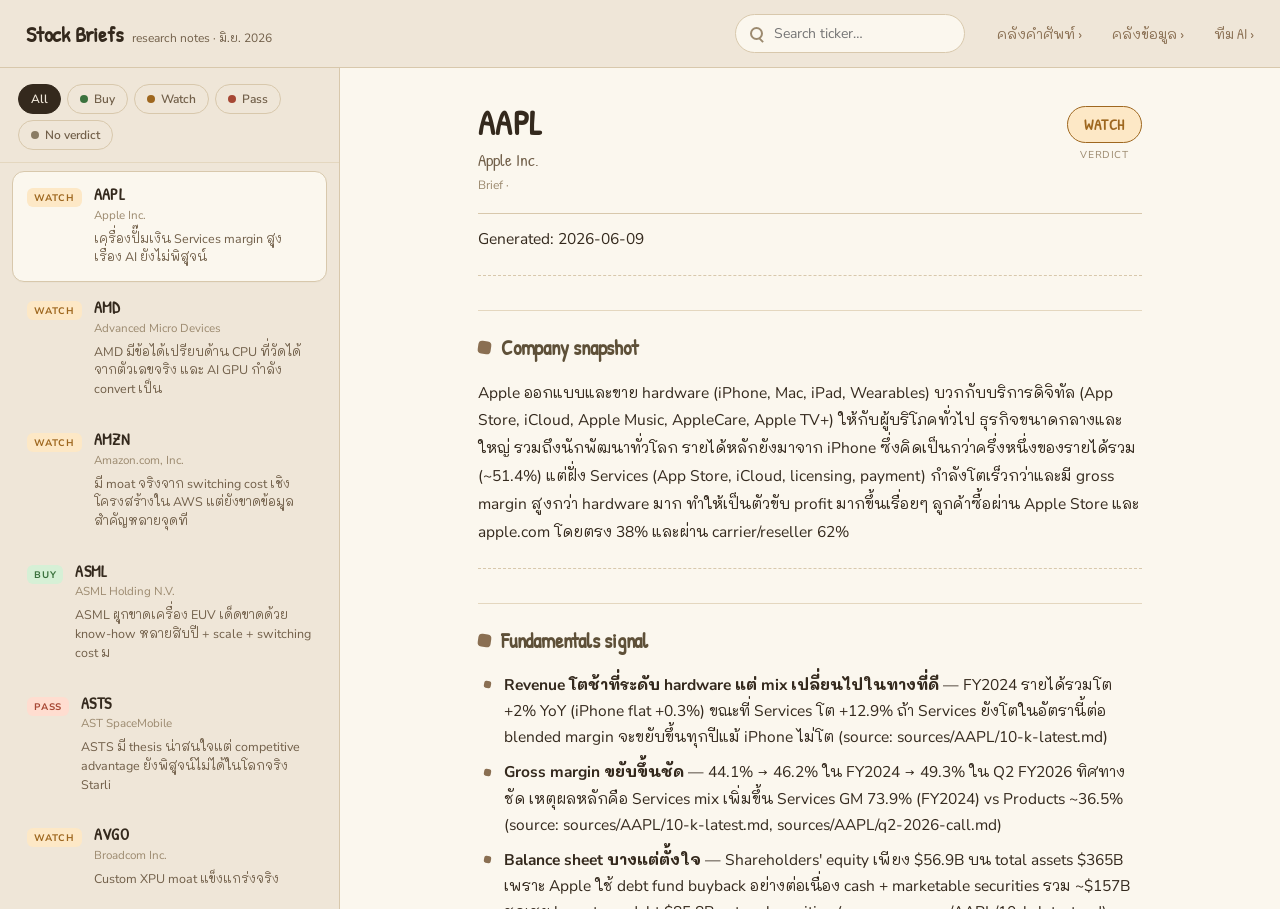
==== index.html @ 2868c145 "sync site (2026-06-28)" ====
<!DOCTYPE html>
<html lang="en">
<head>
<meta charset="UTF-8">
<meta name="viewport" content="width=device-width, initial-scale=1.0">
<title>Stock Briefs</title>
<link rel="preconnect" href="https://fonts.googleapis.com">
<link rel="preconnect" href="https://fonts.gstatic.com" crossorigin>
<link href="https://fonts.googleapis.com/css2?family=Patrick+Hand&family=Nunito+Sans:opsz,wght@6..12,400;6..12,600;6..12,700&family=Mali:wght@400;500;600;700&display=swap" rel="stylesheet">
<link rel="stylesheet" href="theme.css">
<style>
  :root{
    --buy:    oklch(0.50 0.10 145);
    --buy-bg: oklch(0.93 0.045 145);
    --watch:  oklch(0.56 0.11 68);
    --watch-bg:oklch(0.94 0.05 80);
    --pass:   oklch(0.52 0.13 33);
    --pass-bg:oklch(0.93 0.05 38);
    --none:   #8a7c64;
    --none-bg:#e9dfcc;
    --display:'Patrick Hand', 'Mali', cursive;
    --body:'Nunito Sans', 'Mali', system-ui, sans-serif;
    --mono:'Patrick Hand', 'Mali', cursive;
  }
  *,*::before,*::after{ box-sizing:border-box; }
  html,body{ margin:0; height:100%; }
  body{
    font-family:var(--body); background:var(--paper); color:var(--ink);
    -webkit-font-smoothing:antialiased; text-rendering:optimizeLegibility;
  }

  /* ---------------- top bar ---------------- */
  .topbar{
    position:sticky; top:0; z-index:30;
    display:flex; align-items:center; gap:18px;
    padding:14px 26px;
    background:color-mix(in srgb, var(--paper) 92%, transparent);
    backdrop-filter:blur(10px);
    border-bottom:1px solid var(--line);
  }
  .brand{ display:flex; align-items:baseline; gap:10px; flex:none; }
  .brand .mark{ font-family:var(--display); font-weight:600; font-size:22px; letter-spacing:-.01em; }
  .brand .sub{ font-size:12px; color:var(--ink-soft); }
  .topbar .spacer{ flex:1; }
  .search{
    display:flex; align-items:center; gap:9px; flex:none;
    width:230px; max-width:38vw; padding:8px 14px;
    background:var(--card-2); border:1px solid var(--line); border-radius:999px;
  }
  .search:focus-within{ border-color:var(--accent); }
  .search input{ border:none; background:transparent; outline:none; width:100%; font-family:var(--body); font-size:14px; color:var(--ink); }
  .search .mag{ width:13px; height:13px; border:2px solid var(--ink-faint); border-radius:999px; position:relative; flex:none; }
  .search .mag::after{ content:''; position:absolute; width:6px; height:2px; background:var(--ink-faint); bottom:-3px; right:-3px; transform:rotate(45deg); }

  /* ---------------- shell ---------------- */
  .shell{ display:grid; grid-template-columns:340px 1fr; height:calc(100vh - 59px); }

  /* sidebar */
  .sidebar{ border-right:1px solid var(--line); overflow:auto; background:var(--paper); }
  .filters{ display:flex; gap:6px; flex-wrap:wrap; padding:16px 18px 12px; position:sticky; top:0;
    background:var(--paper); border-bottom:1px solid var(--line-soft); z-index:2; }
  .chip{
    font-family:var(--body); font-size:12px; font-weight:600; cursor:pointer;
    padding:6px 12px; border-radius:999px; border:1px solid var(--line);
    background:transparent; color:var(--ink-soft); display:inline-flex; align-items:center; gap:6px;
  }
  .chip:hover{ border-color:var(--accent); color:var(--ink); }
  .chip.active{ background:var(--ink); color:var(--paper); border-color:var(--ink); }
  .chip .c-dot{ width:8px; height:8px; border-radius:999px; }

  .list{ padding:8px 12px 40px; }
  .item{
    display:grid; grid-template-columns:auto 1fr; gap:12px; align-items:start;
    padding:14px 14px; border-radius:12px; cursor:pointer; transition:background .12s;
    border:1px solid transparent;
  }
  .item + .item{ margin-top:2px; }
  .item:hover{ background:var(--card); }
  .item.active{ background:var(--card-2); border-color:var(--line); box-shadow:0 1px 0 rgba(0,0,0,.02); }
  .item-tk{ font-family:var(--mono); font-weight:600; font-size:16px; letter-spacing:.02em; line-height:1.1; }
  .item-co{ font-size:11.5px; color:var(--ink-faint); margin-top:3px; white-space:nowrap; overflow:hidden; text-overflow:ellipsis; }
  .item-one{ font-size:12.5px; color:var(--ink-soft); line-height:1.5; margin-top:7px; }
  .item-left{ display:flex; flex-direction:column; align-items:center; gap:7px; padding-top:2px; }
  .v-tag{
    font-family:var(--body); font-weight:700; font-size:9.5px; letter-spacing:.08em; text-transform:uppercase;
    padding:3px 7px; border-radius:6px; white-space:nowrap;
  }
  .v-buy{ color:var(--buy); background:var(--buy-bg); }
  .v-watch{ color:var(--watch); background:var(--watch-bg); }
  .v-pass{ color:var(--pass); background:var(--pass-bg); }
  .v-none{ color:var(--none); background:var(--none-bg); }
  .dot-buy{ background:var(--buy); } .dot-watch{ background:var(--watch); }
  .dot-pass{ background:var(--pass); } .dot-none{ background:var(--none); }

  /* reader */
  .reader{ overflow:auto; background:var(--card-2); }
  .reader-inner{ max-width:760px; margin:0 auto; padding:38px 48px 100px; }
  .r-back{ display:none; }
  .r-head{ display:flex; align-items:flex-start; gap:16px; padding-bottom:20px; border-bottom:1px solid var(--line); margin-bottom:10px; }
  .r-head > .r-meta{ flex:1; min-width:0; }
  .r-tk{ font-family:var(--mono); font-weight:600; font-size:34px; letter-spacing:.01em; line-height:1; }
  .r-co{ font-family:var(--display); font-size:17px; color:var(--ink-soft); margin-top:8px; }
  .r-date{ font-size:12px; color:var(--ink-faint); margin-top:6px; }
  .r-verdict{
    margin-left:auto; flex:none; text-align:center; display:flex; flex-direction:column; align-items:center; gap:5px;
  }
  .r-verdict .vbig{
    font-family:var(--display); font-weight:600; font-size:15px; letter-spacing:.04em; text-transform:uppercase;
    padding:7px 16px; border-radius:999px; border:1.5px solid currentColor;
  }
  .r-verdict .vlbl{ font-size:10px; color:var(--ink-faint); letter-spacing:.06em; text-transform:uppercase; }

  /* read-mode toggle (only shown when a brief has an "อ่านง่าย" block) */
  .r-toggle{ display:inline-flex; gap:4px; margin:14px 0 6px; padding:4px;
    background:var(--card); border:1px solid var(--line); border-radius:999px; }
  .r-toggle button{
    font-family:var(--display); font-size:14px; font-weight:600; cursor:pointer;
    padding:5px 18px; border-radius:999px; border:none; background:transparent; color:var(--ink-soft);
    transition:background .12s, color .12s;
  }
  .r-toggle button:hover{ color:var(--ink); }
  .r-toggle button.active{ background:var(--accent); color:var(--paper); }

  /* rendered markdown */
  .md-body{ font-size:15.5px; line-height:1.8; color:var(--ink); }
  .md-body p{ margin:.7em 0; }
  .md-body strong{ font-weight:700; color:var(--ink); }
  .md-body em{ color:var(--ink-soft); font-style:italic; }
  .md-h2{
    font-family:var(--display); font-weight:600; font-size:21px; letter-spacing:-.01em;
    margin:34px 0 12px; padding-top:18px; border-top:1px solid var(--line-soft);
    display:flex; align-items:center; gap:10px; color:var(--accent-deep);
  }
  .md-h2::before{ content:''; width:13px; height:13px; border-radius:4px; background:var(--accent); flex:none; transform:rotate(8deg); }
  .md-h2.h-bull{ color:var(--buy); } .md-h2.h-bull::before{ background:var(--buy); }
  .md-h2.h-bear{ color:var(--pass); } .md-h2.h-bear::before{ background:var(--pass); }
  .md-h2.h-kill{ color:var(--pass); } .md-h2.h-kill::before{ background:var(--pass); }
  .md-h2.h-verdict{ color:var(--accent-deep); } .md-h2.h-verdict::before{ background:var(--accent-deep); transform:none; border-radius:999px; }
  .md-h3{ font-family:var(--display); font-weight:600; font-size:17px; margin:22px 0 8px; color:var(--ink); }

  .bb-head{ font-family:var(--display); font-weight:700; font-size:16px; letter-spacing:.01em; margin:18px 0 6px; }
  .bb-head.h-bull{ color:var(--buy); } .bb-head.h-bear{ color:var(--pass); }

  .md-body ul,.md-body ol{ margin:.6em 0; padding-left:0; list-style:none; }
  .md-body ol{ counter-reset:n; }
  .md-body li{ position:relative; padding-left:26px; margin:.55em 0; line-height:1.7; }
  .md-body ul li::before{ content:''; position:absolute; left:6px; top:.62em; width:7px; height:7px;
    background:var(--accent); border-radius:2px; transform:rotate(10deg); }
  .md-body ol li{ counter-increment:n; }
  .md-body ol li::before{ content:counter(n); position:absolute; left:0; top:.05em;
    font-family:var(--mono); font-size:12px; font-weight:600; color:var(--accent);
    width:18px; height:18px; border:1.5px solid var(--line); border-radius:6px; text-align:center; line-height:16px; }

  .md-body blockquote{
    margin:1em 0; padding:12px 16px; background:var(--watch-bg);
    border-left:3px solid var(--watch); border-radius:0 8px 8px 0; color:var(--ink); font-size:14px;
  }
  .md-body hr{ border:none; border-top:1px dashed var(--line); margin:22px 0; }

  .verdict-stamp{
    display:inline-block; font-family:var(--display); font-weight:700; font-size:20px;
    letter-spacing:.06em; padding:8px 22px; border-radius:10px; margin:6px 0 4px; border:2px solid currentColor;
  }
  .verdict-stamp.v-buy{ color:var(--buy); background:var(--buy-bg); }
  .verdict-stamp.v-watch{ color:var(--watch); background:var(--watch-bg); }
  .verdict-stamp.v-pass{ color:var(--pass); background:var(--pass-bg); }

  .empty{ display:grid; place-items:center; height:100%; color:var(--ink-faint); font-family:var(--display); font-size:18px; }

  /* scrollbars */
  .sidebar::-webkit-scrollbar,.reader::-webkit-scrollbar{ width:10px; }
  .sidebar::-webkit-scrollbar-thumb,.reader::-webkit-scrollbar-thumb{ background:var(--line); border-radius:99px; border:3px solid var(--paper); }

  /* ---------------- responsive ---------------- */
  @media (max-width:820px){
    .shell{ grid-template-columns:1fr; height:calc(100vh - 57px); }
    .reader{ display:none; }
    .shell.detail .sidebar{ display:none; }
    .shell.detail .reader{ display:block; }
    .search{ width:160px; }
    .reader-inner{ padding:24px 20px 90px; }
    .r-back{ display:inline-flex; align-items:center; gap:6px; cursor:pointer; font-family:var(--display);
      font-size:15px; color:var(--accent); margin-bottom:16px; background:none; border:none; padding:0; }
    .r-tk{ font-size:28px; }
  }
</style>
</head>
<body>

<div class="topbar">
  <div class="brand">
    <span class="mark">Stock Briefs</span>
    <span class="sub">research notes · มิ.ย. 2026</span>
  </div>
  <div class="spacer"></div>
  <label class="search">
    <span class="mag"></span>
    <input type="text" id="search" placeholder="Search ticker…" autocomplete="off">
  </label>
  <a href="glossary.html" style="margin-left:14px;font-size:14px;color:var(--accent);text-decoration:none;white-space:nowrap;font-family:'Patrick Hand','Mali',cursive">คลังคำศัพท์ ›</a>
  <a href="notes.html" style="margin-left:12px;font-size:14px;color:var(--accent);text-decoration:none;white-space:nowrap;font-family:'Patrick Hand','Mali',cursive">คลังข้อมูล ›</a>
  <a href="team.html" style="margin-left:12px;font-size:14px;color:var(--accent);text-decoration:none;white-space:nowrap;font-family:'Patrick Hand','Mali',cursive">ทีม AI ›</a>
</div>

<div class="shell" id="shell">
  <aside class="sidebar">
    <div class="filters" id="filters">
      <button class="chip active" data-v="all">All</button>
      <button class="chip" data-v="buy"><span class="c-dot dot-buy"></span>Buy</button>
      <button class="chip" data-v="watch"><span class="c-dot dot-watch"></span>Watch</button>
      <button class="chip" data-v="pass"><span class="c-dot dot-pass"></span>Pass</button>
      <button class="chip" data-v="none"><span class="c-dot dot-none"></span>No verdict</button>
    </div>
    <div class="list" id="list"></div>
  </aside>

  <main class="reader" id="reader">
    <div class="reader-inner">
      <button class="r-back" id="back">‹ back to list</button>
      <div id="brief"></div>
    </div>
  </main>
</div>

<script src="briefs-manifest.js"></script>
<script src="md-render.js"></script>
<script>
  const VLABEL = { buy:'Buy', watch:'Watch', pass:'Pass', none:'No verdict' };
  let filter='all', search='', selected=null;
  const mdCache = {};  // cache fetched .md content in memory

  // read mode: 'easy' = อ่านง่าย summary only, 'full' = thesis เต็ม. default อ่านง่าย.
  let readMode = 'easy';
  try{ readMode = localStorage.getItem('sb_readmode') || 'easy'; }catch(e){}

  // Split a brief into its "อ่านง่าย" block and the full thesis (with that block removed).
  // The อ่านง่าย block is the first H2 in the doc whose title does NOT start with a digit
  // (numbered sections like "## 1. Company snapshot" are the thesis). Encoding-independent.
  function splitBrief(md){
    const lines = md.replace(/\r/g,'').split('\n');
    let start = -1;
    for(let i=0;i<lines.length;i++){
      const m = lines[i].match(/^##\s+(.*\S)\s*$/);
      if(m){ if(!/^\d/.test(m[1])) start = i; break; }  // inspect only the first H2
    }
    if(start === -1) return { hasEasy:false, easy:'', full:md };
    let end = lines.length;
    for(let i=start+1;i<lines.length;i++){ if(/^##\s+/.test(lines[i])){ end = i; break; } }
    const easy = lines.slice(start+1, end).join('\n').trim();
    const full = lines.slice(0, start).concat(lines.slice(end)).join('\n').trim();
    return { hasEasy:true, easy, full };
  }

  const listEl = document.getElementById('list');
  const briefEl = document.getElementById('brief');
  const shell   = document.getElementById('shell');

  function visible(){
    return MANIFEST.filter(b=>{
      if(filter!=='all' && b.verdict!==filter) return false;
      if(search && !(b.tk.toLowerCase().includes(search)||b.co.toLowerCase().includes(search))) return false;
      return true;
    });
  }

  function renderList(){
    listEl.innerHTML='';
    const items = visible();
    if(!items.length){ listEl.innerHTML='<p style="padding:18px;color:var(--ink-faint);font-size:13px">No matches.</p>'; return; }
    items.forEach(b=>{
      const el=document.createElement('div');
      el.className='item'+(b.tk===selected?' active':'');
      el.innerHTML=`
        <div class="item-left">
          <span class="v-tag v-${b.verdict}">${b.verdict==='none'?'—':VLABEL[b.verdict]}</span>
        </div>
        <div>
          <div class="item-tk">${b.tk}</div>
          <div class="item-co">${b.co}</div>
          <div class="item-one">${b.one}</div>
        </div>`;
      el.onclick=()=>select(b.tk);
      listEl.appendChild(el);
    });
  }

  function renderReader(b, mdText){
    const vbadge = b.verdict==='none'
      ? `<div class="r-verdict"><span class="vbig v-none" style="border-color:var(--none);color:var(--none)">— no verdict</span><span class="vlbl">ยังไม่สรุป</span></div>`
      : `<div class="r-verdict"><span class="vbig v-${b.verdict}">${VLABEL[b.verdict]}</span><span class="vlbl">verdict</span></div>`;
    const parts = splitBrief(mdText);
    const showEasy = parts.hasEasy && readMode === 'easy';
    const bodyMd = showEasy ? parts.easy : parts.full;
    const toggle = parts.hasEasy ? `
      <div class="r-toggle" id="rtoggle">
        <button data-m="easy" class="${readMode==='easy'?'active':''}">อ่านง่าย</button>
        <button data-m="full" class="${readMode==='full'?'active':''}">ฉบับเต็ม</button>
      </div>` : '';
    briefEl.innerHTML = `
      <div class="r-head">
        <div class="r-meta">
          <div class="r-tk">${b.tk}</div>
          <div class="r-co">${b.co}</div>
          <div class="r-date">Brief · ${b.date}</div>
        </div>
        ${vbadge}
      </div>
      ${toggle}
      <div class="md-body">${renderBrief(bodyMd)}</div>`;
    const tg = document.getElementById('rtoggle');
    if(tg) tg.addEventListener('click', e=>{
      const btn = e.target.closest('button'); if(!btn) return;
      readMode = btn.dataset.m;
      try{ localStorage.setItem('sb_readmode', readMode); }catch(e){}
      renderReader(b, mdText);
    });
    document.getElementById('reader').scrollTop=0;
  }

  async function select(tk){
    selected=tk;
    const b=MANIFEST.find(x=>x.tk===tk);
    if(!b) return;
    shell.classList.add('detail');
    renderList();
    try{ localStorage.setItem('sb_selected', tk); }catch(e){}

    // show loading placeholder while fetching
    if(!mdCache[tk]){
      briefEl.innerHTML=`<div style="padding:40px 0;color:var(--ink-faint);font-family:var(--display);font-size:17px">Loading ${tk}…</div>`;
      try{
        const res = await fetch('./briefs/'+tk+'.md');
        if(!res.ok) throw new Error(res.status);
        mdCache[tk] = await res.text();
      } catch(e){
        briefEl.innerHTML=`<div style="padding:40px 0;color:var(--pass);font-size:14px">ไม่พบไฟล์ briefs/${tk}.md</div>`;
        return;
      }
    }
    renderReader(b, mdCache[tk]);
  }

  // filters
  document.getElementById('filters').addEventListener('click',e=>{
    const c=e.target.closest('.chip'); if(!c) return;
    filter=c.dataset.v;
    document.querySelectorAll('.chip').forEach(x=>x.classList.toggle('active',x===c));
    renderList();
  });
  // search
  document.getElementById('search').addEventListener('input',e=>{
    search=e.target.value.toLowerCase().trim(); renderList();
  });
  // back (mobile)
  document.getElementById('back').onclick=()=>shell.classList.remove('detail');

  // init
  renderList();
  let initial=null;
  try{ initial=localStorage.getItem('sb_selected'); }catch(e){}
  if(!initial || !MANIFEST.find(b=>b.tk===initial)) initial=MANIFEST[0].tk;
  if(window.matchMedia('(min-width:821px)').matches){ select(initial); selected=initial; }
  else{ selected=initial; }
</script>
</body>
</html>
---- theme.css ----
/* Shared design tokens for all pages (briefs, glossary, notes, team).
   แก้สี/ฟอนต์ที่นี่ที่เดียว มีผลทุกหน้า. Page-specific tokens (verdict / freshness)
   ยังอยู่ใน <style> ของแต่ละหน้า. */
:root{
  --paper:#efe6d8; --paper-2:#e7dcca; --card:#f8f2e8; --card-2:#fbf7ee;
  --ink:#34291d; --ink-soft:#715f49; --ink-faint:#9c8a6f;
  --line:#d8c8ac; --line-soft:#e4d7bf; --accent:#8a6f52; --accent-deep:#5e5038;
  --display:'Patrick Hand','Mali',cursive;
  --body:'Nunito Sans','Mali',system-ui,sans-serif;
  --mono:'Patrick Hand','Mali',cursive;
}
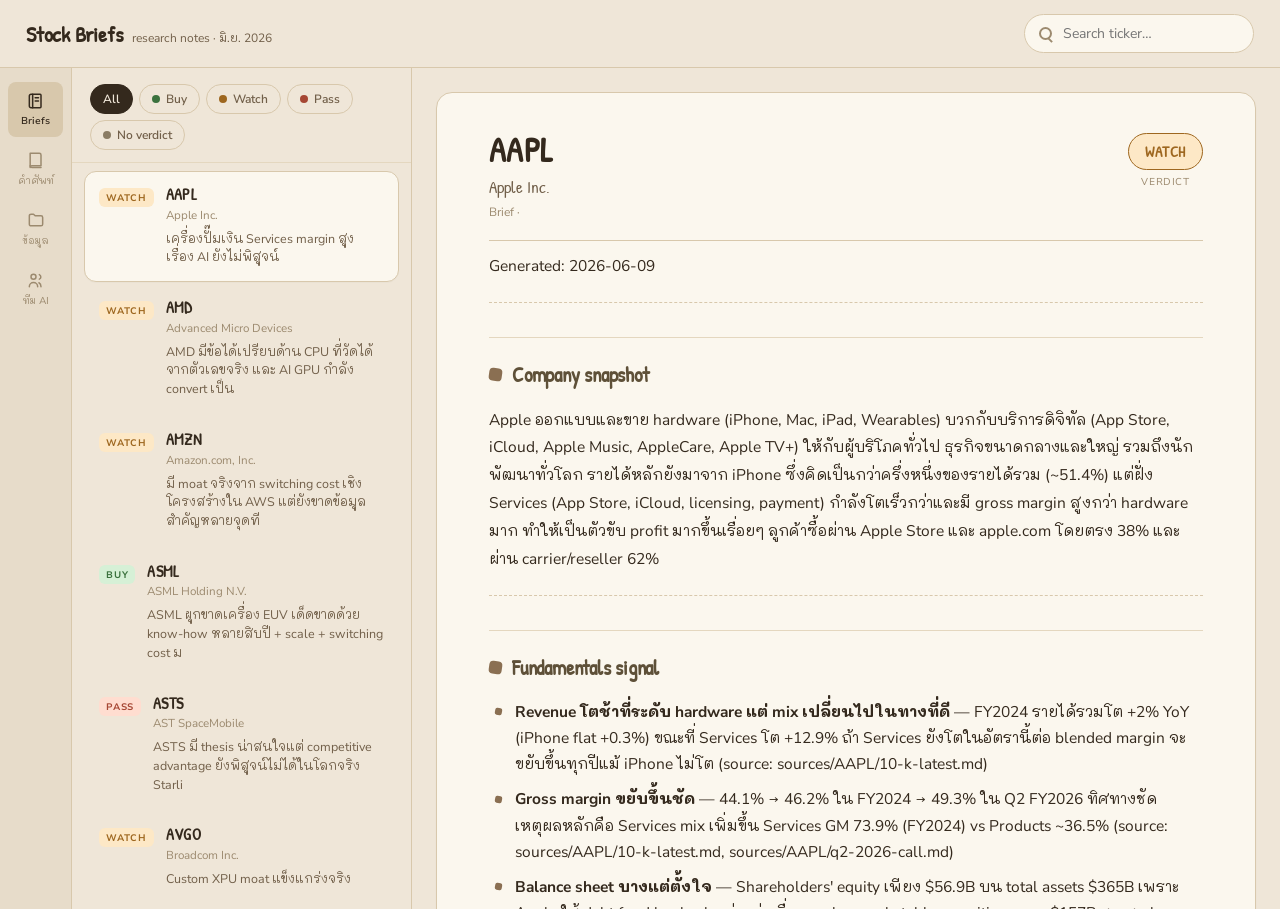
==== commit f2f79d1f: "sync site (2026-06-28)" ====
--- a/index.html
+++ b/index.html
@@ -53,7 +53,9 @@
   .search .mag::after{ content:''; position:absolute; width:6px; height:2px; background:var(--ink-faint); bottom:-3px; right:-3px; transform:rotate(45deg); }
 
   /* ---------------- shell ---------------- */
-  .shell{ display:grid; grid-template-columns:340px 1fr; height:calc(100vh - 59px); }
+  .shell{ display:grid; grid-template-columns:72px 340px 1fr; height:calc(100vh - 59px); }
+  /* บนเดสก์ท็อป rail เป็นคอลัมน์ในกริด (เต็มความสูง shell) ไม่ต้อง sticky/100vh */
+  @media (min-width:821px){ .shell > .rail{ position:static; height:auto; top:auto; } }
 
   /* sidebar */
   .sidebar{ border-right:1px solid var(--line); overflow:auto; background:var(--paper); }
@@ -93,8 +95,9 @@
   .dot-pass{ background:var(--pass); } .dot-none{ background:var(--none); }
 
   /* reader */
-  .reader{ overflow:auto; background:var(--card-2); }
-  .reader-inner{ max-width:760px; margin:0 auto; padding:38px 48px 100px; }
+  .reader{ overflow:auto; background:var(--paper); }
+  .reader-inner{ max-width:820px; margin:24px auto; padding:40px 52px 80px;
+    background:var(--card-2); border:1px solid var(--line); border-radius:16px; box-shadow:0 1px 2px rgba(0,0,0,.03); }
   .r-back{ display:none; }
   .r-head{ display:flex; align-items:flex-start; gap:16px; padding-bottom:20px; border-bottom:1px solid var(--line); margin-bottom:10px; }
   .r-head > .r-meta{ flex:1; min-width:0; }
@@ -178,7 +181,7 @@
     .shell.detail .sidebar{ display:none; }
     .shell.detail .reader{ display:block; }
     .search{ width:160px; }
-    .reader-inner{ padding:24px 20px 90px; }
+    .reader-inner{ padding:24px 20px 90px; margin:0; border:none; border-radius:0; }
     .r-back{ display:inline-flex; align-items:center; gap:6px; cursor:pointer; font-family:var(--display);
       font-size:15px; color:var(--accent); margin-bottom:16px; background:none; border:none; padding:0; }
     .r-tk{ font-size:28px; }
@@ -197,12 +200,15 @@
     <span class="mag"></span>
     <input type="text" id="search" placeholder="Search ticker…" autocomplete="off">
   </label>
-  <a href="glossary.html" style="margin-left:14px;font-size:14px;color:var(--accent);text-decoration:none;white-space:nowrap;font-family:'Patrick Hand','Mali',cursive">คลังคำศัพท์ ›</a>
-  <a href="notes.html" style="margin-left:12px;font-size:14px;color:var(--accent);text-decoration:none;white-space:nowrap;font-family:'Patrick Hand','Mali',cursive">คลังข้อมูล ›</a>
-  <a href="team.html" style="margin-left:12px;font-size:14px;color:var(--accent);text-decoration:none;white-space:nowrap;font-family:'Patrick Hand','Mali',cursive">ทีม AI ›</a>
 </div>
 
 <div class="shell" id="shell">
+  <nav class="rail">
+    <a href="index.html" class="active"><svg viewBox="0 0 24 24" fill="none" stroke="currentColor" stroke-width="1.8" stroke-linecap="round" stroke-linejoin="round"><path d="M6 4h11a1 1 0 0 1 1 1v14a1 1 0 0 1-1 1H6a2 2 0 0 1-2-2V6a2 2 0 0 1 2-2z"/><path d="M8 4v16"/><path d="M11 8h4M11 12h4"/></svg><span>Briefs</span></a>
+    <a href="glossary.html"><svg viewBox="0 0 24 24" fill="none" stroke="currentColor" stroke-width="1.8" stroke-linecap="round" stroke-linejoin="round"><path d="M5 4h11a2 2 0 0 1 2 2v13H7a2 2 0 0 0-2 2V4z"/><path d="M5 19a2 2 0 0 0 2 2h11"/></svg><span>คำศัพท์</span></a>
+    <a href="notes.html"><svg viewBox="0 0 24 24" fill="none" stroke="currentColor" stroke-width="1.8" stroke-linecap="round" stroke-linejoin="round"><path d="M4 7a2 2 0 0 1 2-2h3l2 2h7a2 2 0 0 1 2 2v8a2 2 0 0 1-2 2H6a2 2 0 0 1-2-2V7z"/></svg><span>ข้อมูล</span></a>
+    <a href="team.html"><svg viewBox="0 0 24 24" fill="none" stroke="currentColor" stroke-width="1.8" stroke-linecap="round" stroke-linejoin="round"><circle cx="9" cy="8" r="3"/><path d="M4 20c0-2.8 2.2-5 5-5s5 2.2 5 5"/><path d="M16 5.5a3 3 0 0 1 0 5.5"/><path d="M18 20c0-2.2-1-4-2.5-4.7"/></svg><span>ทีม AI</span></a>
+  </nav>
   <aside class="sidebar">
     <div class="filters" id="filters">
       <button class="chip active" data-v="all">All</button>
--- a/theme.css
+++ b/theme.css
@@ -9,3 +9,33 @@
   --body:'Nunito Sans','Mali',system-ui,sans-serif;
   --mono:'Patrick Hand','Mali',cursive;
 }
+
+/* ---- แถบเมนูซ้ายถาวร (rail) — ใช้ทุกหน้า ----
+   วางใต้ topbar: <div class="appbody"><nav class="rail">…</nav> เนื้อหา </div> */
+.appbody{ display:flex; align-items:flex-start; }
+.appbody > :not(.rail){ flex:1; min-width:0; }
+.rail{
+  position:sticky; top:57px; height:calc(100vh - 57px); width:72px; flex:none;
+  background:var(--paper-2); border-right:1px solid var(--line);
+  display:flex; flex-direction:column; gap:4px; padding:14px 0; z-index:20;
+}
+.rail a{
+  display:flex; flex-direction:column; align-items:center; gap:3px;
+  padding:9px 0; margin:0 8px; border-radius:8px;
+  color:var(--ink-faint); text-decoration:none; font-family:var(--body); font-size:10px;
+  transition:background .12s,color .12s;
+}
+.rail a svg{ width:20px; height:20px; }
+.rail a:hover{ color:var(--ink); background:var(--card); }
+.rail a.active{ color:var(--ink); background:var(--line); font-weight:600; }
+
+@media (max-width:820px){
+  .rail{
+    position:fixed; inset:auto 0 0 0; width:auto; height:56px; top:auto;
+    flex-direction:row; justify-content:space-around;
+    border-right:none; border-top:1px solid var(--line); padding:0;
+    background:color-mix(in srgb, var(--paper-2) 96%, transparent); backdrop-filter:blur(8px);
+  }
+  .rail a{ flex:1; margin:0; border-radius:0; padding:6px 0; }
+  body{ padding-bottom:56px; }
+}
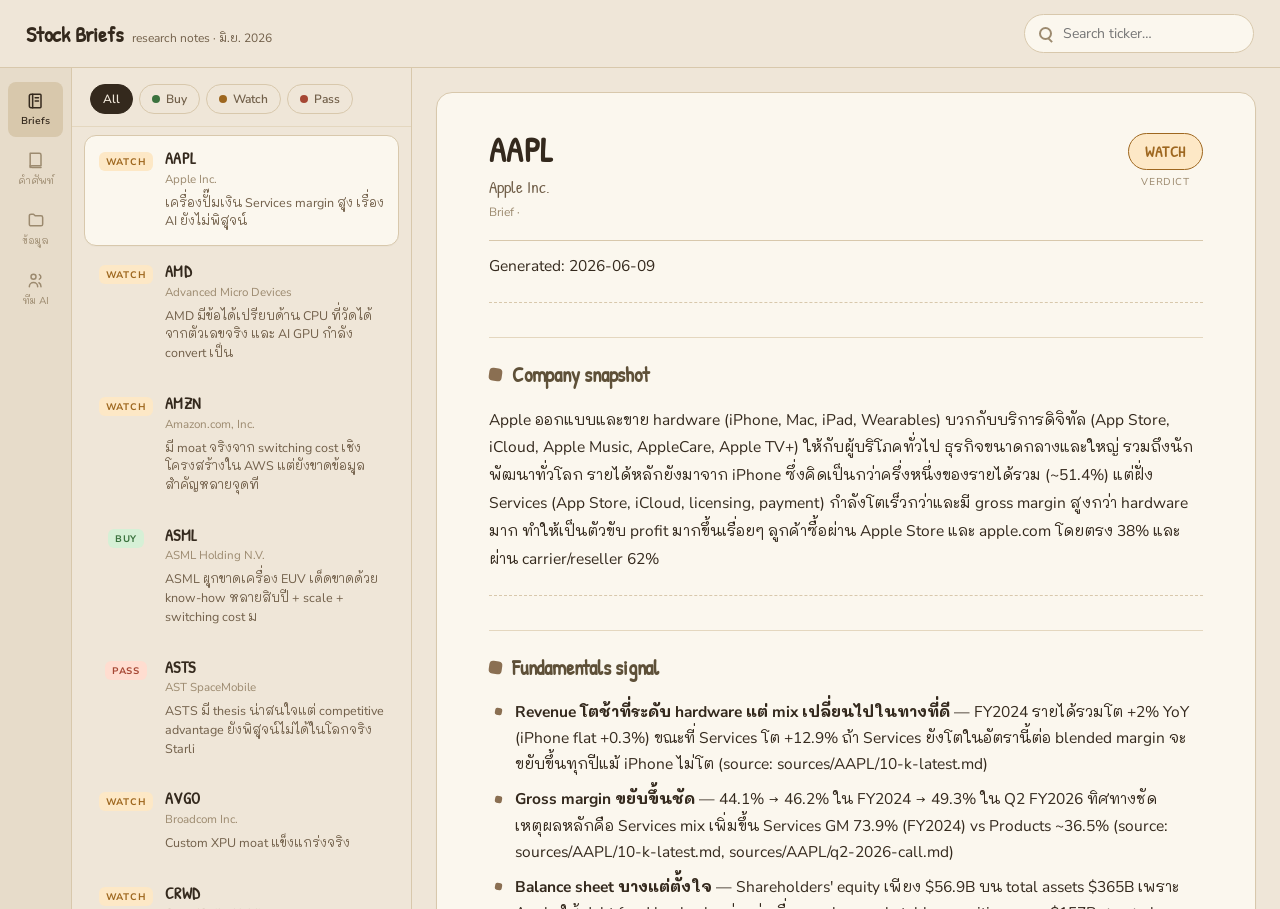
==== commit 2dcf0059: "sync site (2026-06-29)" ====
--- a/index.html
+++ b/index.html
@@ -72,7 +72,7 @@
 
   .list{ padding:8px 12px 40px; }
   .item{
-    display:grid; grid-template-columns:auto 1fr; gap:12px; align-items:start;
+    display:grid; grid-template-columns:54px 1fr; gap:12px; align-items:start;
     padding:14px 14px; border-radius:12px; cursor:pointer; transition:background .12s;
     border:1px solid transparent;
   }
@@ -215,7 +215,6 @@
       <button class="chip" data-v="buy"><span class="c-dot dot-buy"></span>Buy</button>
       <button class="chip" data-v="watch"><span class="c-dot dot-watch"></span>Watch</button>
       <button class="chip" data-v="pass"><span class="c-dot dot-pass"></span>Pass</button>
-      <button class="chip" data-v="none"><span class="c-dot dot-none"></span>No verdict</button>
     </div>
     <div class="list" id="list"></div>
   </aside>
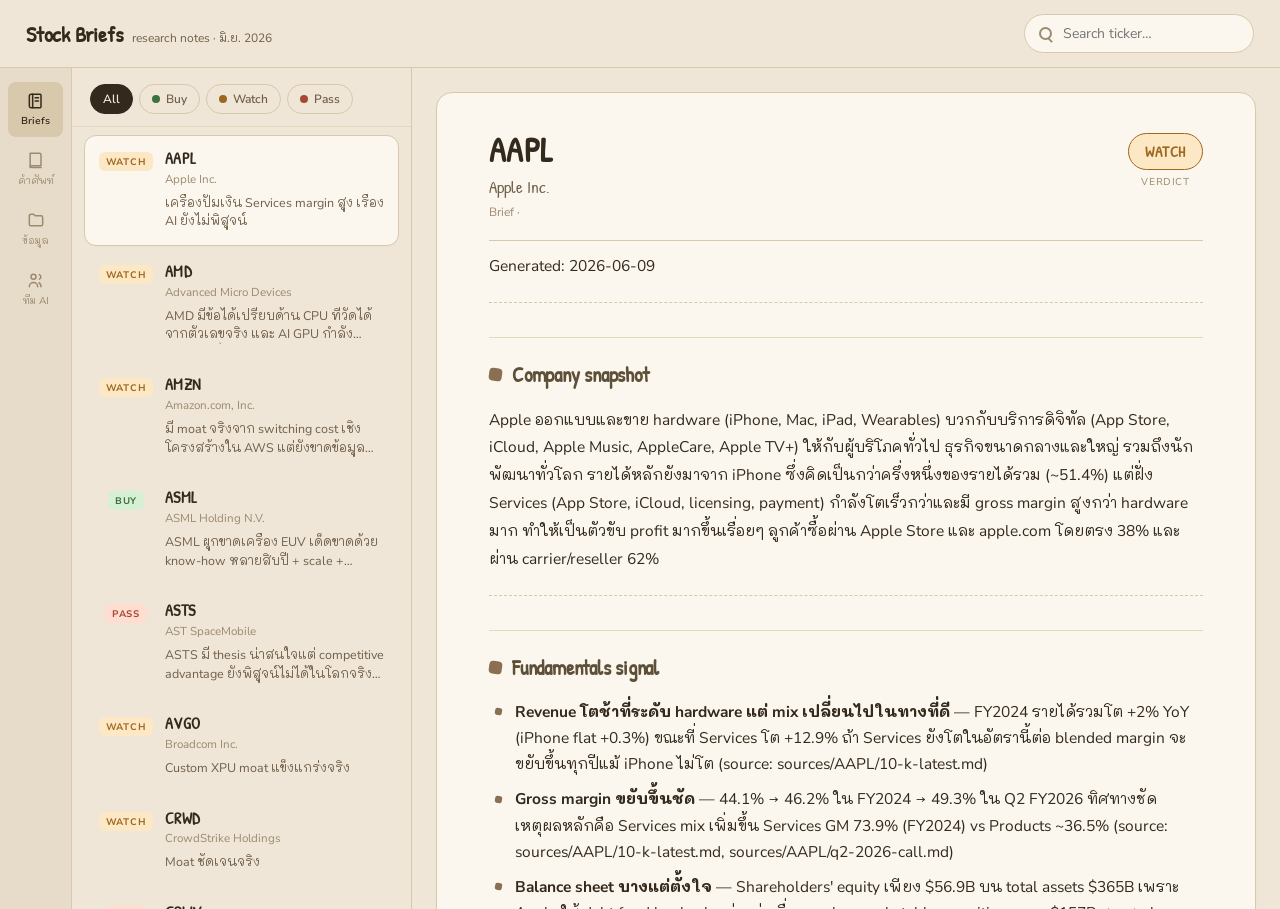
==== commit b007cf9b: "sync site (2026-06-29)" ====
--- a/index.html
+++ b/index.html
@@ -81,7 +81,7 @@
   .item.active{ background:var(--card-2); border-color:var(--line); box-shadow:0 1px 0 rgba(0,0,0,.02); }
   .item-tk{ font-family:var(--mono); font-weight:600; font-size:16px; letter-spacing:.02em; line-height:1.1; }
   .item-co{ font-size:11.5px; color:var(--ink-faint); margin-top:3px; white-space:nowrap; overflow:hidden; text-overflow:ellipsis; }
-  .item-one{ font-size:12.5px; color:var(--ink-soft); line-height:1.5; margin-top:7px; }
+  .item-one{ font-size:12.5px; color:var(--ink-soft); line-height:1.5; margin-top:7px; display:-webkit-box; -webkit-line-clamp:2; -webkit-box-orient:vertical; overflow:hidden; }
   .item-left{ display:flex; flex-direction:column; align-items:center; gap:7px; padding-top:2px; }
   .v-tag{
     font-family:var(--body); font-weight:700; font-size:9.5px; letter-spacing:.08em; text-transform:uppercase;
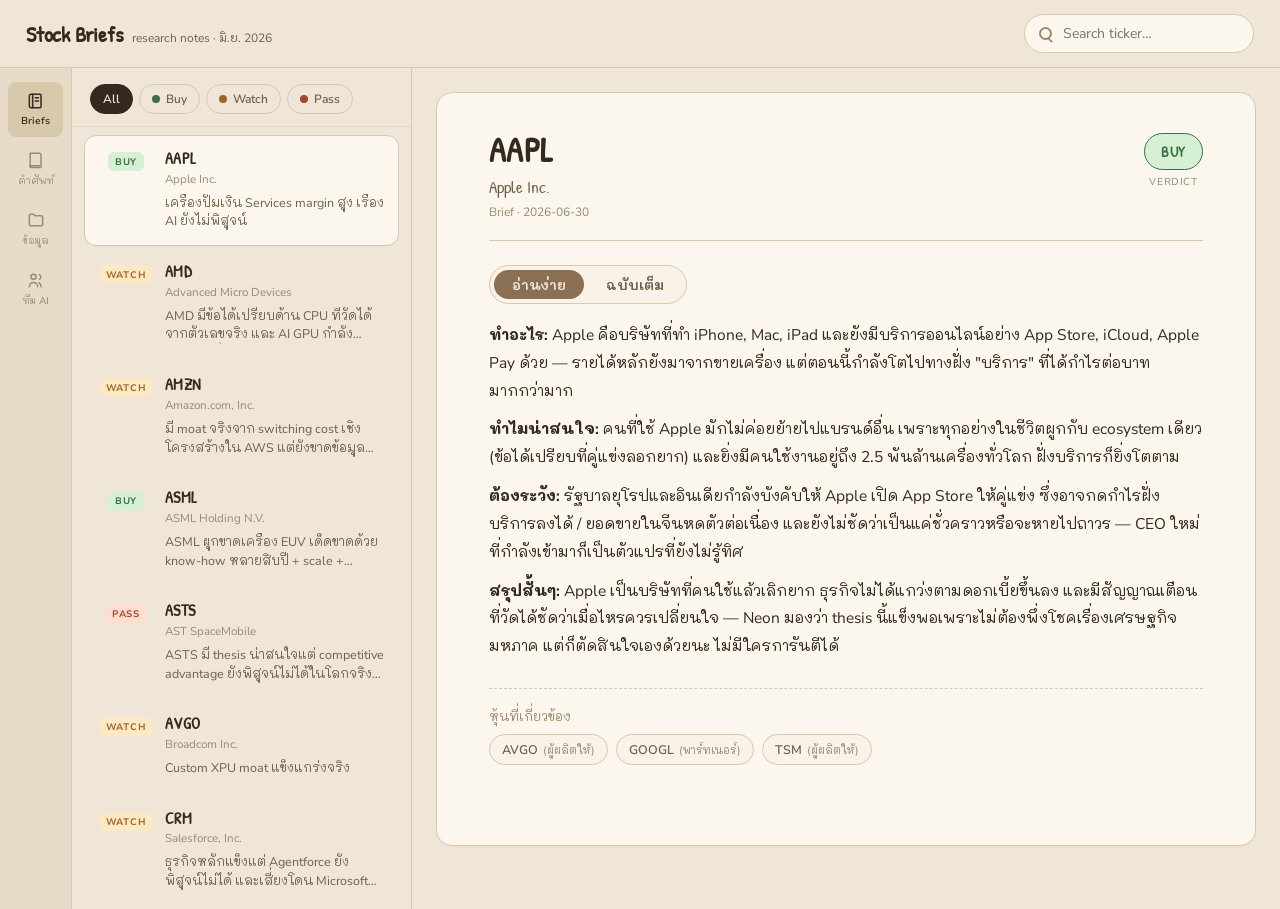
==== commit 0310fa93: "sync site (2026-07-02)" ====
--- a/index.html
+++ b/index.html
@@ -8,6 +8,13 @@
 <link rel="preconnect" href="https://fonts.gstatic.com" crossorigin>
 <link href="https://fonts.googleapis.com/css2?family=Patrick+Hand&family=Nunito+Sans:opsz,wght@6..12,400;6..12,600;6..12,700&family=Mali:wght@400;500;600;700&display=swap" rel="stylesheet">
 <link rel="stylesheet" href="theme.css">
+<link rel="manifest" href="/manifest.webmanifest">
+<meta name="theme-color" content="#efe6d8">
+<link rel="apple-touch-icon" href="/icons/apple-touch-icon-180.png">
+<meta name="apple-mobile-web-app-capable" content="yes">
+<meta name="apple-mobile-web-app-status-bar-style" content="default">
+<meta name="apple-mobile-web-app-title" content="Briefs">
+<script src="/pwa.js" defer></script>
 <style>
   :root{
     --buy:    oklch(0.50 0.10 145);
@@ -167,6 +174,20 @@
   .verdict-stamp.v-buy{ color:var(--buy); background:var(--buy-bg); }
   .verdict-stamp.v-watch{ color:var(--watch); background:var(--watch-bg); }
   .verdict-stamp.v-pass{ color:var(--pass); background:var(--pass-bg); }
+
+  /* related stocks */
+  .related{ margin-top:28px; padding-top:18px; border-top:1px dashed var(--line); }
+  .related-label{ font-family:var(--display); font-size:13px; color:var(--ink-faint); margin-bottom:9px; }
+  .related-chips{ display:flex; flex-wrap:wrap; gap:8px; }
+  .rel-chip{
+    font-family:var(--body); font-size:12.5px; font-weight:600; cursor:pointer;
+    padding:6px 12px; border-radius:999px; border:1px solid var(--line);
+    background:var(--card); color:var(--ink-soft); display:inline-flex; align-items:center; gap:5px;
+  }
+  .rel-chip:hover{ border-color:var(--accent); color:var(--ink); }
+  .rel-chip em{ font-style:normal; font-weight:400; color:var(--ink-faint); font-size:11px; }
+  .rel-chip.rel-pending{ opacity:.55; cursor:default; }
+  .rel-chip.rel-pending:hover{ border-color:var(--line); color:var(--ink-soft); }
 
   .empty{ display:grid; place-items:center; height:100%; color:var(--ink-faint); font-family:var(--display); font-size:18px; }
 
@@ -228,6 +249,7 @@
 </div>
 
 <script src="briefs-manifest.js"></script>
+<script src="relationships-data.js"></script>
 <script src="md-render.js"></script>
 <script>
   const VLABEL = { buy:'Buy', watch:'Watch', pass:'Pass', none:'No verdict' };
@@ -287,6 +309,35 @@
       el.onclick=()=>select(b.tk);
       listEl.appendChild(el);
     });
+  }
+
+  const REL_TYPE_LABEL = { competitor:'คู่แข่ง', partner:'พาร์ทเนอร์' };
+
+  function relatedFor(tk){
+    if(typeof RELATIONSHIPS === 'undefined') return [];
+    return RELATIONSHIPS.filter(r=>r.tickers.split(',').map(s=>s.trim()).includes(tk));
+  }
+
+  // label describes the OTHER ticker's role relative to the ticker currently being viewed (tk)
+  function relLabel(r, tk){
+    if(r.type === 'supplier'){
+      return (r.from === tk) ? 'ลูกค้า' : 'ผู้ผลิตให้';
+    }
+    return REL_TYPE_LABEL[r.type] || r.type;
+  }
+
+  function renderRelated(tk){
+    const rels = relatedFor(tk);
+    if(!rels.length) return '';
+    const chips = rels.map(r=>{
+      const other = r.tickers.split(',').map(s=>s.trim()).find(t=>t!==tk) || '';
+      const label = relLabel(r, tk);
+      if(r.pending){
+        return `<span class="rel-chip rel-pending" title="${other} ยังไม่มี brief">${other} <em>(${label} · รอ brief)</em></span>`;
+      }
+      return `<button class="rel-chip" data-tk="${other}" title="${r.body}">${other} <em>(${label})</em></button>`;
+    }).join('');
+    return `<div class="related" id="related"><div class="related-label">หุ้นที่เกี่ยวข้อง</div><div class="related-chips">${chips}</div></div>`;
   }
 
   function renderReader(b, mdText){
@@ -311,13 +362,19 @@
         ${vbadge}
       </div>
       ${toggle}
-      <div class="md-body">${renderBrief(bodyMd)}</div>`;
+      <div class="md-body">${renderBrief(bodyMd)}</div>
+      ${renderRelated(b.tk)}`;
     const tg = document.getElementById('rtoggle');
     if(tg) tg.addEventListener('click', e=>{
       const btn = e.target.closest('button'); if(!btn) return;
       readMode = btn.dataset.m;
       try{ localStorage.setItem('sb_readmode', readMode); }catch(e){}
       renderReader(b, mdText);
+    });
+    const rel = document.getElementById('related');
+    if(rel) rel.addEventListener('click', e=>{
+      const btn = e.target.closest('.rel-chip'); if(!btn || !btn.dataset.tk) return;
+      select(btn.dataset.tk);
     });
     document.getElementById('reader').scrollTop=0;
   }
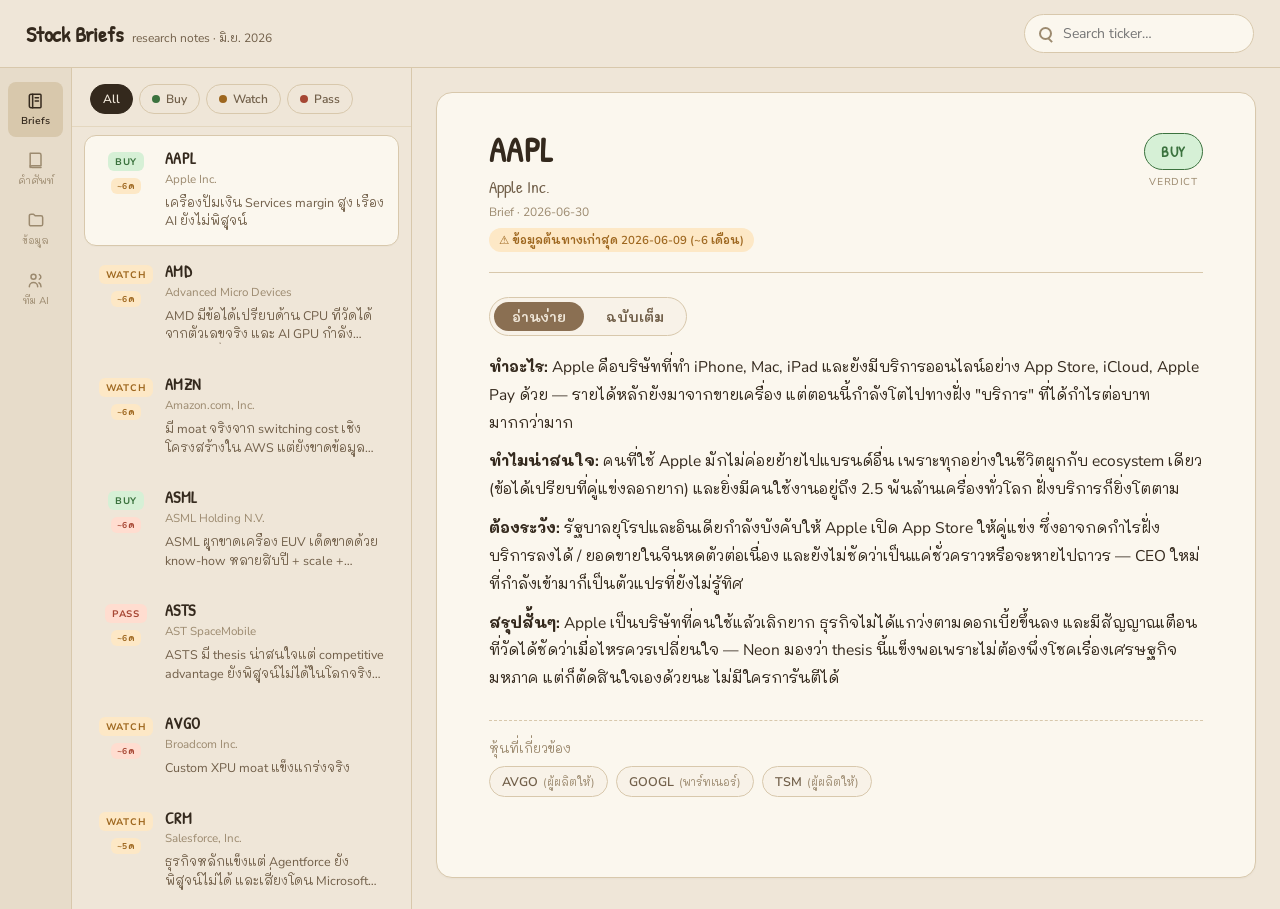
==== commit 276fe490: "sync site (2026-07-07)" ====
--- a/index.html
+++ b/index.html
@@ -101,6 +101,18 @@
   .dot-buy{ background:var(--buy); } .dot-watch{ background:var(--watch); }
   .dot-pass{ background:var(--pass); } .dot-none{ background:var(--none); }
 
+  /* source-data staleness (card badge + reader line) */
+  .src-badge{
+    font-family:var(--body); font-weight:700; font-size:8.5px; letter-spacing:.02em;
+    padding:2px 6px; border-radius:6px; white-space:nowrap;
+  }
+  .r-src{
+    display:inline-flex; align-items:center; gap:5px; margin-top:8px;
+    font-size:11.5px; font-weight:600; padding:4px 10px; border-radius:999px; cursor:default;
+  }
+  .src-aging{ color:var(--watch); background:var(--watch-bg); }
+  .src-stale{ color:var(--pass);  background:var(--pass-bg);  }
+
   /* reader */
   .reader{ overflow:auto; background:var(--paper); }
   .reader-inner{ max-width:820px; margin:24px auto; padding:40px 52px 80px;
@@ -256,6 +268,19 @@
   let filter='all', search='', selected=null;
   const mdCache = {};  // cache fetched .md content in memory
 
+  // Source-data freshness: age is computed LIVE from the oldest source's fetched-date
+  // (baked into the manifest as b.src by sync-briefs.ps1). Tiers: fresh <90d (no badge),
+  // aging 90-180d (yellow), stale >180d (red). 90d = 1 quarter.
+  function sourceTier(dateStr){
+    if(!dateStr) return null;
+    const t = Date.parse(dateStr + 'T00:00:00');
+    if(isNaN(t)) return null;
+    const days = Math.floor((Date.now() - t) / 86400000);
+    if(days < 90) return null;
+    const months = Math.round(days / 30);
+    return { tier: days > 180 ? 'stale' : 'aging', days, months };
+  }
+
   // read mode: 'easy' = อ่านง่าย summary only, 'full' = thesis เต็ม. default อ่านง่าย.
   let readMode = 'easy';
   try{ readMode = localStorage.getItem('sb_readmode') || 'easy'; }catch(e){}
@@ -297,9 +322,12 @@
     items.forEach(b=>{
       const el=document.createElement('div');
       el.className='item'+(b.tk===selected?' active':'');
+      const st = sourceTier(b.src);
+      const srcBadge = st ? `<span class="src-badge src-${st.tier}" title="ข้อมูลต้นทางเก่าสุด ${b.src}${b.srcFile?' ('+b.srcFile+')':''}">~${st.months}ด</span>` : '';
       el.innerHTML=`
         <div class="item-left">
           <span class="v-tag v-${b.verdict}">${b.verdict==='none'?'—':VLABEL[b.verdict]}</span>
+          ${srcBadge}
         </div>
         <div>
           <div class="item-tk">${b.tk}</div>
@@ -311,7 +339,7 @@
     });
   }
 
-  const REL_TYPE_LABEL = { competitor:'คู่แข่ง', partner:'พาร์ทเนอร์' };
+  const REL_TYPE_LABEL = { competitor:'คู่แข่ง', partner:'พาร์ทเนอร์', government:'รัฐบาล' };
 
   function relatedFor(tk){
     if(typeof RELATIONSHIPS === 'undefined') return [];
@@ -333,6 +361,10 @@
       const other = r.tickers.split(',').map(s=>s.trim()).find(t=>t!==tk) || '';
       const label = relLabel(r, tk);
       if(r.pending){
+        // government (USGOV) is never a stock -- it will never get a brief, so don't say "waiting for one"
+        if(r.type === 'government'){
+          return `<span class="rel-chip rel-pending" title="${other} ไม่ใช่หุ้น ไม่มี brief">${other} <em>(หน่วยงานรัฐ)</em></span>`;
+        }
         return `<span class="rel-chip rel-pending" title="${other} ยังไม่มี brief">${other} <em>(${label} · รอ brief)</em></span>`;
       }
       return `<button class="rel-chip" data-tk="${other}" title="${r.body}">${other} <em>(${label})</em></button>`;
@@ -344,6 +376,10 @@
     const vbadge = b.verdict==='none'
       ? `<div class="r-verdict"><span class="vbig v-none" style="border-color:var(--none);color:var(--none)">— no verdict</span><span class="vlbl">ยังไม่สรุป</span></div>`
       : `<div class="r-verdict"><span class="vbig v-${b.verdict}">${VLABEL[b.verdict]}</span><span class="vlbl">verdict</span></div>`;
+    const st = sourceTier(b.src);
+    const srcLine = st
+      ? `<div class="r-src src-${st.tier}" title="ไฟล์เก่าสุด: ${b.srcFile||'—'} — ควร refetch ก่อน re-brief">⚠ ข้อมูลต้นทางเก่าสุด ${b.src} (~${st.months} เดือน)</div>`
+      : '';
     const parts = splitBrief(mdText);
     const showEasy = parts.hasEasy && readMode === 'easy';
     const bodyMd = showEasy ? parts.easy : parts.full;
@@ -358,6 +394,7 @@
           <div class="r-tk">${b.tk}</div>
           <div class="r-co">${b.co}</div>
           <div class="r-date">Brief · ${b.date}</div>
+          ${srcLine}
         </div>
         ${vbadge}
       </div>
